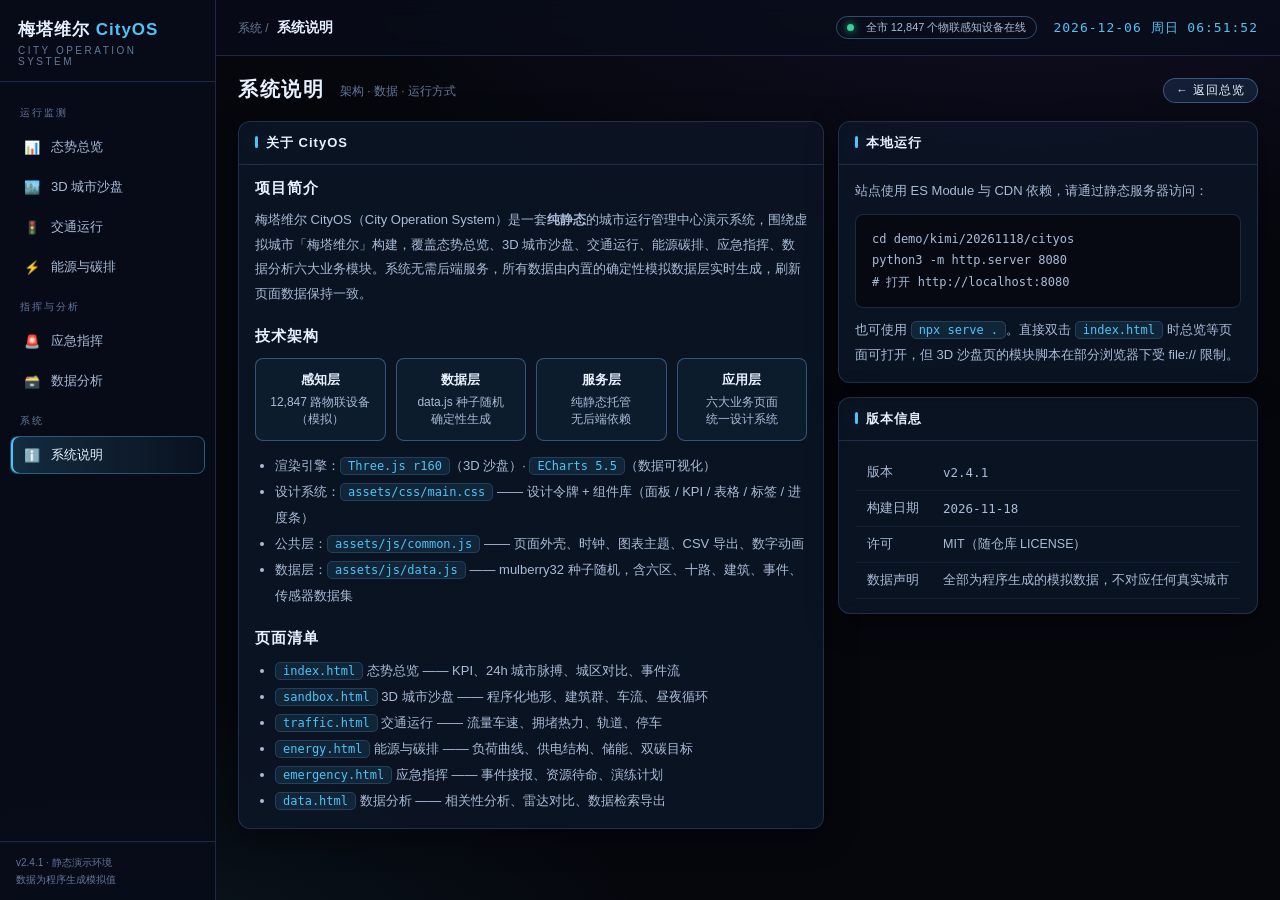
==== demo/kimi/20261118/cityos/about.html @ 0d302e39 "feat(cityos): add data analysis & about pages; rewrite README for full system" ====
<!DOCTYPE html>
<html lang="zh-CN">
<head>
<meta charset="UTF-8" />
<meta name="viewport" content="width=device-width, initial-scale=1.0" />
<title>系统说明 · 梅塔维尔 CityOS</title>
<link rel="stylesheet" href="assets/css/main.css" />
<style>
  .doc h3 { font-size: 15px; margin: 20px 0 10px; letter-spacing: 1px; }
  .doc h3:first-child { margin-top: 0; }
  .doc p { color: var(--text-mid); font-size: 13px; line-height: 1.9; }
  .doc ul { color: var(--text-mid); font-size: 13px; line-height: 2; padding-left: 20px; }
  .doc code {
    font-family: var(--mono); font-size: 12px;
    background: rgba(79, 195, 247, 0.1); border: 1px solid var(--border);
    border-radius: 5px; padding: 1px 7px; color: var(--accent);
  }
  .doc pre {
    font-family: var(--mono); font-size: 12px; line-height: 1.8;
    background: rgba(5, 8, 15, 0.8); border: 1px solid var(--border);
    border-radius: var(--radius-s); padding: 14px 16px; overflow-x: auto;
    color: var(--text-mid); margin: 10px 0;
  }
  .arch { display: grid; grid-template-columns: repeat(4, 1fr); gap: 10px; margin: 12px 0; }
  .arch .layer {
    border: 1px solid var(--border-strong); border-radius: var(--radius-s);
    padding: 12px; text-align: center; font-size: 12px; color: var(--text-mid);
    background: rgba(79, 195, 247, 0.05);
  }
  .arch .layer b { display: block; color: var(--text-hi); margin-bottom: 5px; font-size: 13px; }
  @media (max-width: 900px) { .arch { grid-template-columns: repeat(2, 1fr); } }
</style>
</head>
<body>
<div class="layout">
  <aside class="sidebar" id="sidebar"></aside>
  <div class="main">
    <header class="topbar" id="topbar"></header>
    <main class="page">

      <div class="page-head">
        <h2>系统说明</h2>
        <span class="desc">架构 · 数据 · 运行方式</span>
        <div class="actions"><a class="btn sm" href="index.html">← 返回总览</a></div>
      </div>

      <div class="grid g-21">
        <div class="panel">
          <div class="p-head"><span class="p-title">关于 CityOS</span></div>
          <div class="p-body doc">
            <h3>项目简介</h3>
            <p>梅塔维尔 CityOS（City Operation System）是一套<b>纯静态</b>的城市运行管理中心演示系统，围绕虚拟城市「梅塔维尔」构建，覆盖态势总览、3D 城市沙盘、交通运行、能源碳排、应急指挥、数据分析六大业务模块。系统无需后端服务，所有数据由内置的确定性模拟数据层实时生成，刷新页面数据保持一致。</p>

            <h3>技术架构</h3>
            <div class="arch">
              <div class="layer"><b>感知层</b>12,847 路物联设备<br/>（模拟）</div>
              <div class="layer"><b>数据层</b>data.js 种子随机<br/>确定性生成</div>
              <div class="layer"><b>服务层</b>纯静态托管<br/>无后端依赖</div>
              <div class="layer"><b>应用层</b>六大业务页面<br/>统一设计系统</div>
            </div>
            <ul>
              <li>渲染引擎：<code>Three.js r160</code>（3D 沙盘）· <code>ECharts 5.5</code>（数据可视化）</li>
              <li>设计系统：<code>assets/css/main.css</code> —— 设计令牌 + 组件库（面板 / KPI / 表格 / 标签 / 进度条）</li>
              <li>公共层：<code>assets/js/common.js</code> —— 页面外壳、时钟、图表主题、CSV 导出、数字动画</li>
              <li>数据层：<code>assets/js/data.js</code> —— mulberry32 种子随机，含六区、十路、建筑、事件、传感器数据集</li>
            </ul>

            <h3>页面清单</h3>
            <ul>
              <li><code>index.html</code> 态势总览 —— KPI、24h 城市脉搏、城区对比、事件流</li>
              <li><code>sandbox.html</code> 3D 城市沙盘 —— 程序化地形、建筑群、车流、昼夜循环</li>
              <li><code>traffic.html</code> 交通运行 —— 流量车速、拥堵热力、轨道、停车</li>
              <li><code>energy.html</code> 能源与碳排 —— 负荷曲线、供电结构、储能、双碳目标</li>
              <li><code>emergency.html</code> 应急指挥 —— 事件接报、资源待命、演练计划</li>
              <li><code>data.html</code> 数据分析 —— 相关性分析、雷达对比、数据检索导出</li>
            </ul>
          </div>
        </div>

        <div>
          <div class="panel">
            <div class="p-head"><span class="p-title">本地运行</span></div>
            <div class="p-body doc">
              <p>站点使用 ES Module 与 CDN 依赖，请通过静态服务器访问：</p>
              <pre>cd demo/kimi/20261118/cityos
python3 -m http.server 8080
# 打开 http://localhost:8080</pre>
              <p>也可使用 <code>npx serve .</code>。直接双击 <code>index.html</code> 时总览等页面可打开，但 3D 沙盘页的模块脚本在部分浏览器下受 file:// 限制。</p>
            </div>
          </div>
          <div class="panel mt">
            <div class="p-head"><span class="p-title">版本信息</span></div>
            <div class="p-body">
              <table class="tbl">
                <tbody>
                  <tr><td class="dim">版本</td><td class="mono">v2.4.1</td></tr>
                  <tr><td class="dim">构建日期</td><td class="mono">2026-11-18</td></tr>
                  <tr><td class="dim">许可</td><td>MIT（随仓库 LICENSE）</td></tr>
                  <tr><td class="dim">数据声明</td><td class="dim">全部为程序生成的模拟数据，不对应任何真实城市</td></tr>
                </tbody>
              </table>
            </div>
          </div>
        </div>
      </div>

    </main>
  </div>
</div>

<script src="assets/js/data.js"></script>
<script src="assets/js/common.js"></script>
<script>CityOS.mount('about');</script>
</body>
</html>
---- demo/kimi/20261118/cityos/assets/css/main.css ----
/* ============================================================
 * CityOS 设计系统 · main.css
 * 梅塔维尔城市运行管理中心 —— 统一视觉语言
 * ============================================================ */

/* ---------- 设计令牌 ---------- */
:root {
  /* 色彩 */
  --bg-deep: #05070d;
  --bg-base: #0a1020;
  --bg-panel: rgba(13, 22, 40, 0.82);
  --bg-panel-solid: #0d1628;
  --bg-hover: rgba(79, 195, 247, 0.08);
  --border: rgba(120, 180, 255, 0.18);
  --border-strong: rgba(120, 180, 255, 0.38);
  --text-hi: #e8f1ff;
  --text-mid: #a9bcd8;
  --text-low: #64789a;
  --accent: #4fc3f7;
  --accent-2: #7c5cff;
  --ok: #34d399;
  --warn: #fbbf24;
  --danger: #f87171;
  --info: #60a5fa;
  /* 尺寸 */
  --sidebar-w: 216px;
  --topbar-h: 56px;
  --radius-s: 8px;
  --radius-m: 12px;
  --radius-l: 16px;
  /* 字体 */
  --font: "PingFang SC", "Microsoft YaHei", "Segoe UI", "Helvetica Neue", sans-serif;
  --mono: "SF Mono", "JetBrains Mono", "Consolas", monospace;
  /* 阴影 */
  --shadow: 0 8px 32px rgba(0, 0, 0, 0.45);
  --glow-accent: 0 0 18px rgba(79, 195, 247, 0.35);
}

* { margin: 0; padding: 0; box-sizing: border-box; }
html, body { height: 100%; }
body {
  background:
    radial-gradient(1200px 600px at 80% -10%, rgba(124, 92, 255, 0.10), transparent 60%),
    radial-gradient(900px 500px at 10% 110%, rgba(79, 195, 247, 0.08), transparent 60%),
    var(--bg-deep);
  color: var(--text-hi);
  font-family: var(--font);
  font-size: 14px;
  overflow-x: hidden;
}
a { color: var(--accent); text-decoration: none; }
::-webkit-scrollbar { width: 8px; height: 8px; }
::-webkit-scrollbar-thumb { background: rgba(120, 180, 255, 0.22); border-radius: 4px; }
::-webkit-scrollbar-track { background: transparent; }

/* ---------- 布局骨架 ---------- */
.layout { display: flex; min-height: 100vh; }

.sidebar {
  width: var(--sidebar-w); flex-shrink: 0;
  background: rgba(8, 13, 26, 0.92);
  border-right: 1px solid var(--border);
  display: flex; flex-direction: column;
  position: sticky; top: 0; height: 100vh;
  z-index: 50;
}
.sidebar .brand {
  padding: 18px 18px 14px;
  border-bottom: 1px solid var(--border);
}
.sidebar .brand .name { font-size: 17px; font-weight: 700; letter-spacing: 1px; }
.sidebar .brand .name em { color: var(--accent); font-style: normal; }
.sidebar .brand .sub { font-size: 10px; color: var(--text-low); letter-spacing: 2.5px; margin-top: 4px; text-transform: uppercase; }
.sidebar nav { flex: 1; padding: 12px 10px; overflow-y: auto; }
.sidebar .nav-group { font-size: 10px; color: var(--text-low); letter-spacing: 2px; padding: 12px 10px 6px; }
.sidebar .nav-item {
  display: flex; align-items: center; gap: 10px;
  padding: 9px 12px; margin: 2px 0;
  border-radius: var(--radius-s);
  color: var(--text-mid); font-size: 13px;
  cursor: pointer; transition: all 0.15s ease;
  border: 1px solid transparent;
}
.sidebar .nav-item:hover { background: var(--bg-hover); color: var(--text-hi); }
.sidebar .nav-item.active {
  background: linear-gradient(90deg, rgba(79, 195, 247, 0.18), rgba(79, 195, 247, 0.04));
  border-color: rgba(79, 195, 247, 0.35);
  color: var(--text-hi);
  box-shadow: inset 2px 0 0 var(--accent);
}
.sidebar .nav-item .ico { width: 18px; text-align: center; }
.sidebar .foot { padding: 12px 16px; border-top: 1px solid var(--border); font-size: 10px; color: var(--text-low); line-height: 1.7; }

.main { flex: 1; min-width: 0; display: flex; flex-direction: column; }

.topbar {
  height: var(--topbar-h); flex-shrink: 0;
  display: flex; align-items: center; gap: 16px;
  padding: 0 22px;
  background: rgba(8, 13, 26, 0.75);
  border-bottom: 1px solid var(--border);
  backdrop-filter: blur(10px);
  position: sticky; top: 0; z-index: 40;
}
.topbar .crumb { font-size: 14px; font-weight: 600; }
.topbar .crumb .path { color: var(--text-low); font-weight: 400; margin-right: 8px; font-size: 12px; }
.topbar .spacer { flex: 1; }
.topbar .clock { font-family: var(--mono); font-size: 13px; color: var(--accent); letter-spacing: 1px; }
.topbar .badge-env {
  font-size: 11px; padding: 3px 10px; border-radius: 999px;
  border: 1px solid var(--border-strong); color: var(--text-mid);
  display: flex; align-items: center; gap: 6px;
}
.topbar .badge-env .dot { width: 7px; height: 7px; border-radius: 50%; background: var(--ok); box-shadow: 0 0 8px var(--ok); animation: pulse 2s infinite; }
@keyframes pulse { 50% { opacity: 0.4; } }

.page { padding: 20px 22px 32px; flex: 1; }

/* ---------- 通用组件 ---------- */
.panel {
  background: var(--bg-panel);
  border: 1px solid var(--border);
  border-radius: var(--radius-m);
  backdrop-filter: blur(8px);
  box-shadow: var(--shadow);
  display: flex; flex-direction: column;
  min-width: 0;
}
.panel > .p-head {
  display: flex; align-items: center; gap: 10px;
  padding: 12px 16px;
  border-bottom: 1px solid var(--border);
  flex-shrink: 0;
}
.panel > .p-head .p-title { font-size: 13px; font-weight: 600; letter-spacing: 1px; }
.panel > .p-head .p-title::before {
  content: ""; display: inline-block; width: 3px; height: 12px;
  background: var(--accent); border-radius: 2px;
  margin-right: 8px; vertical-align: -1px;
  box-shadow: var(--glow-accent);
}
.panel > .p-head .p-extra { margin-left: auto; font-size: 11px; color: var(--text-low); }
.panel > .p-body { padding: 14px 16px; flex: 1; min-height: 0; }
.panel > .p-body.flush { padding: 0; }

/* 网格工具 */
.grid { display: grid; gap: 14px; }
.g-2 { grid-template-columns: repeat(2, 1fr); }
.g-3 { grid-template-columns: repeat(3, 1fr); }
.g-4 { grid-template-columns: repeat(4, 1fr); }
.g-6 { grid-template-columns: repeat(6, 1fr); }
.g-23 { grid-template-columns: 2fr 3fr; }
.g-32 { grid-template-columns: 3fr 2fr; }
.g-21 { grid-template-columns: 2fr 1fr; }
.g-12 { grid-template-columns: 1fr 2fr; }
.span-2 { grid-column: span 2; }
.span-3 { grid-column: span 3; }
@media (max-width: 1200px) {
  .g-4 { grid-template-columns: repeat(2, 1fr); }
  .g-6 { grid-template-columns: repeat(3, 1fr); }
  .g-23, .g-32, .g-21, .g-12 { grid-template-columns: 1fr; }
  .span-2, .span-3 { grid-column: span 1; }
}

/* KPI 卡 */
.kpi {
  padding: 14px 16px;
  position: relative; overflow: hidden;
}
.kpi .k-label { font-size: 12px; color: var(--text-mid); display: flex; align-items: center; gap: 6px; }
.kpi .k-value {
  font-family: var(--mono); font-size: 26px; font-weight: 700;
  margin-top: 8px; letter-spacing: 0.5px;
}
.kpi .k-value .unit { font-size: 12px; color: var(--text-low); margin-left: 4px; font-weight: 400; }
.kpi .k-trend { font-size: 11px; margin-top: 6px; display: flex; align-items: center; gap: 5px; }
.kpi .k-trend.up { color: var(--ok); }
.kpi .k-trend.down { color: var(--danger); }
.kpi .k-trend.flat { color: var(--text-low); }
.kpi .k-spark { position: absolute; right: 0; bottom: 0; left: 0; height: 34px; opacity: 0.55; pointer-events: none; }

/* 表格 */
.tbl { width: 100%; border-collapse: collapse; font-size: 12.5px; }
.tbl th {
  text-align: left; padding: 9px 12px; color: var(--text-low);
  font-weight: 500; font-size: 11px; letter-spacing: 1px;
  border-bottom: 1px solid var(--border);
  position: sticky; top: 0; background: var(--bg-panel-solid); z-index: 2;
  white-space: nowrap;
}
.tbl td { padding: 9px 12px; border-bottom: 1px solid rgba(120, 180, 255, 0.07); color: var(--text-mid); white-space: nowrap; }
.tbl tbody tr { transition: background 0.12s; }
.tbl tbody tr:hover { background: var(--bg-hover); }
.tbl .num { font-family: var(--mono); text-align: right; }
.tbl-wrap { overflow: auto; }

/* 标签 */
.tag {
  display: inline-flex; align-items: center; gap: 4px;
  font-size: 11px; padding: 2px 9px; border-radius: 999px;
  border: 1px solid; line-height: 1.6; white-space: nowrap;
}
.tag.ok { color: var(--ok); border-color: rgba(52, 211, 153, 0.4); background: rgba(52, 211, 153, 0.08); }
.tag.warn { color: var(--warn); border-color: rgba(251, 191, 36, 0.4); background: rgba(251, 191, 36, 0.08); }
.tag.danger { color: var(--danger); border-color: rgba(248, 113, 113, 0.4); background: rgba(248, 113, 113, 0.08); }
.tag.info { color: var(--info); border-color: rgba(96, 165, 250, 0.4); background: rgba(96, 165, 250, 0.08); }
.tag.mute { color: var(--text-low); border-color: var(--border); background: transparent; }

/* 进度条 */
.bar { height: 6px; border-radius: 3px; background: rgba(120, 180, 255, 0.12); overflow: hidden; }
.bar > i { display: block; height: 100%; border-radius: 3px; background: linear-gradient(90deg, var(--accent), var(--accent-2)); transition: width 0.6s ease; }
.bar.ok > i { background: linear-gradient(90deg, #34d399, #4fc3f7); }
.bar.warn > i { background: linear-gradient(90deg, #fbbf24, #fb923c); }
.bar.danger > i { background: linear-gradient(90deg, #f87171, #ef4444); }

/* 按钮 */
.btn {
  font-family: var(--font); font-size: 12.5px; letter-spacing: 1px;
  padding: 7px 16px; border-radius: 999px; cursor: pointer;
  border: 1px solid var(--border-strong);
  background: rgba(30, 50, 80, 0.5); color: var(--text-hi);
  transition: all 0.16s ease;
}
.btn:hover { border-color: var(--accent); background: rgba(79, 195, 247, 0.18); }
.btn.active { background: rgba(79, 195, 247, 0.3); border-color: var(--accent); }
.btn.sm { padding: 4px 12px; font-size: 11.5px; }

/* 分段选择器 */
.seg { display: inline-flex; border: 1px solid var(--border-strong); border-radius: 999px; overflow: hidden; }
.seg button {
  font-family: var(--font); border: none; background: transparent; color: var(--text-mid);
  font-size: 11.5px; padding: 5px 14px; cursor: pointer; transition: all 0.14s;
}
.seg button.active { background: rgba(79, 195, 247, 0.28); color: #fff; }

/* 滚动列表 */
.feed { display: flex; flex-direction: column; }
.feed .item {
  display: flex; gap: 10px; padding: 10px 4px;
  border-bottom: 1px solid rgba(120, 180, 255, 0.07);
  font-size: 12.5px; align-items: flex-start;
}
.feed .item:last-child { border-bottom: none; }
.feed .t { font-family: var(--mono); color: var(--text-low); font-size: 11px; flex-shrink: 0; padding-top: 2px; width: 46px; }
.feed .txt { color: var(--text-mid); line-height: 1.55; flex: 1; }
.feed .txt b { color: var(--text-hi); font-weight: 600; }

/* 图表容器 */
.chart { width: 100%; min-height: 240px; }
.chart.tall { min-height: 320px; }
.chart.short { min-height: 170px; }

/* 页面标题区 */
.page-head { display: flex; align-items: flex-end; gap: 16px; margin-bottom: 18px; flex-wrap: wrap; }
.page-head h2 { font-size: 20px; letter-spacing: 1.5px; font-weight: 700; }
.page-head .desc { color: var(--text-low); font-size: 12px; padding-bottom: 3px; }
.page-head .actions { margin-left: auto; display: flex; gap: 10px; align-items: center; }

/* 状态点 */
.dot { display: inline-block; width: 8px; height: 8px; border-radius: 50%; margin-right: 6px; vertical-align: 0; }
.dot.ok { background: var(--ok); box-shadow: 0 0 6px var(--ok); }
.dot.warn { background: var(--warn); box-shadow: 0 0 6px var(--warn); }
.dot.danger { background: var(--danger); box-shadow: 0 0 6px var(--danger); }
.dot.info { background: var(--info); box-shadow: 0 0 6px var(--info); }

/* 空状态 */
.empty { color: var(--text-low); font-size: 12px; text-align: center; padding: 28px 0; }

/* 工具 */
.mono { font-family: var(--mono); }
.dim { color: var(--text-low); }
.mt { margin-top: 14px; }
.mb { margin-bottom: 14px; }
.flex { display: flex; align-items: center; gap: 10px; }
.flex-between { display: flex; align-items: center; justify-content: space-between; gap: 10px; }
.wrap { flex-wrap: wrap; }

/* 打印友好（报表页） */
@media print {
  .sidebar, .topbar, .page-head .actions { display: none !important; }
  body { background: #fff; color: #111; }
  .panel { border: 1px solid #ccc; box-shadow: none; }
}
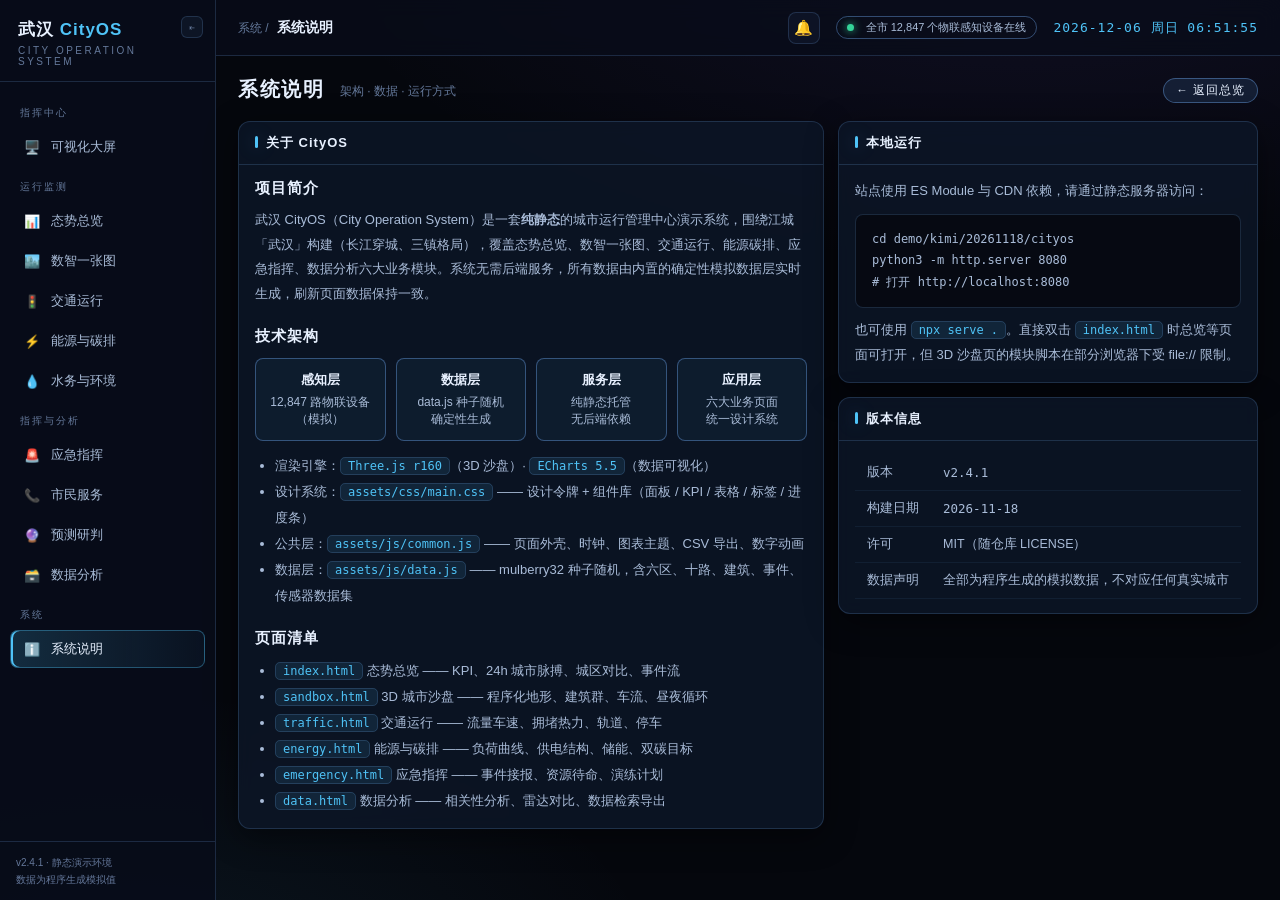
==== commit c40578f6: "feat(cityos): rebrand city to Wuhan - districts (Hankou/Wuchang/Hanyang/Qingshan/EastLake/Yangluo), " ====
--- a/demo/kimi/20261118/cityos/about.html
+++ b/demo/kimi/20261118/cityos/about.html
@@ -3,7 +3,7 @@
 <head>
 <meta charset="UTF-8" />
 <meta name="viewport" content="width=device-width, initial-scale=1.0" />
-<title>系统说明 · 梅塔维尔 CityOS</title>
+<title>系统说明 · 武汉 CityOS</title>
 <link rel="stylesheet" href="assets/css/main.css" />
 <style>
   .doc h3 { font-size: 15px; margin: 20px 0 10px; letter-spacing: 1px; }
@@ -49,7 +49,7 @@
           <div class="p-head"><span class="p-title">关于 CityOS</span></div>
           <div class="p-body doc">
             <h3>项目简介</h3>
-            <p>梅塔维尔 CityOS（City Operation System）是一套<b>纯静态</b>的城市运行管理中心演示系统，围绕虚拟城市「梅塔维尔」构建，覆盖态势总览、3D 城市沙盘、交通运行、能源碳排、应急指挥、数据分析六大业务模块。系统无需后端服务，所有数据由内置的确定性模拟数据层实时生成，刷新页面数据保持一致。</p>
+            <p>武汉 CityOS（City Operation System）是一套<b>纯静态</b>的城市运行管理中心演示系统，围绕江城「武汉」构建（长江穿城、三镇格局），覆盖态势总览、数智一张图、交通运行、能源碳排、应急指挥、数据分析六大业务模块。系统无需后端服务，所有数据由内置的确定性模拟数据层实时生成，刷新页面数据保持一致。</p>
 
             <h3>技术架构</h3>
             <div class="arch">
--- a/demo/kimi/20261118/cityos/assets/css/main.css
+++ b/demo/kimi/20261118/cityos/assets/css/main.css
@@ -91,6 +91,34 @@
 .sidebar .nav-item .ico { width: 18px; text-align: center; }
 .sidebar .foot { padding: 12px 16px; border-top: 1px solid var(--border); font-size: 10px; color: var(--text-low); line-height: 1.7; }
 
+/* 侧栏折叠态 */
+.sidebar { transition: width 0.25s ease; }
+.sidebar .brand { position: relative; }
+.sb-toggle {
+  position: absolute; top: 16px; right: 12px;
+  width: 22px; height: 22px; border-radius: 6px; cursor: pointer;
+  border: 1px solid var(--border); background: rgba(120, 180, 255, 0.06);
+  color: var(--text-low); font-size: 11px; line-height: 1;
+  transition: all 0.15s;
+}
+.sb-toggle:hover { color: var(--accent); border-color: var(--border-strong); }
+body.sb-collapsed .sidebar { width: 60px; }
+body.sb-collapsed .sidebar .brand { padding: 16px 0 12px; text-align: center; }
+body.sb-collapsed .sidebar .brand .name { font-size: 0; letter-spacing: 0; }
+body.sb-collapsed .sidebar .brand .name::before { content: "🏙️"; font-size: 20px; }
+body.sb-collapsed .sidebar .brand .sub,
+body.sb-collapsed .sidebar .nav-group,
+body.sb-collapsed .sidebar .nav-item .lbl,
+body.sb-collapsed .sidebar .foot { display: none; }
+body.sb-collapsed .sb-toggle { top: auto; bottom: -26px; right: 50%; transform: translateX(50%); }
+body.sb-collapsed .sidebar .nav-item { justify-content: center; padding: 10px 0; }
+body.sb-collapsed .sidebar .nav-item .ico { width: auto; font-size: 15px; }
+body.sb-collapsed .sidebar nav { padding: 26px 8px 12px; }
+
+/* 页面进入过渡 */
+.page { animation: pageIn 0.35s ease both; }
+@keyframes pageIn { from { opacity: 0; transform: translateY(8px); } to { opacity: 1; transform: none; } }
+
 .main { flex: 1; min-width: 0; display: flex; flex-direction: column; }
 
 .topbar {
@@ -263,6 +291,9 @@
 .dot.danger { background: var(--danger); box-shadow: 0 0 6px var(--danger); }
 .dot.info { background: var(--info); box-shadow: 0 0 6px var(--info); }
 
+/* 行进入动画（实时事件插入） */
+@keyframes rowIn { from { background: rgba(79, 195, 247, 0.25); } to { background: transparent; } }
+
 /* 空状态 */
 .empty { color: var(--text-low); font-size: 12px; text-align: center; padding: 28px 0; }
 
@@ -275,9 +306,69 @@
 .flex-between { display: flex; align-items: center; justify-content: space-between; gap: 10px; }
 .wrap { flex-wrap: wrap; }
 
+/* ---------- 全局告警中心 ---------- */
+.alert-bell {
+  position: relative; cursor: pointer; font-size: 15px;
+  width: 32px; height: 32px; border-radius: 8px;
+  display: flex; align-items: center; justify-content: center;
+  border: 1px solid var(--border); background: rgba(120, 180, 255, 0.05);
+  transition: border-color 0.2s, background 0.2s; user-select: none;
+}
+.alert-bell:hover { border-color: var(--border-strong); background: rgba(120, 180, 255, 0.12); }
+.alert-bell.alarm { animation: bellShake 0.5s ease; border-color: var(--danger); }
+@keyframes bellShake {
+  0%, 100% { transform: rotate(0); }
+  20% { transform: rotate(14deg); } 40% { transform: rotate(-12deg); }
+  60% { transform: rotate(8deg); } 80% { transform: rotate(-6deg); }
+}
+.alert-badge {
+  position: absolute; top: -6px; right: -6px; min-width: 17px; height: 17px;
+  border-radius: 999px; background: var(--danger); color: #fff;
+  font-size: 10px; font-weight: 700; line-height: 17px; text-align: center;
+  padding: 0 4px; font-family: var(--mono); display: none;
+  box-shadow: 0 0 8px rgba(248, 113, 113, 0.7);
+}
+.alert-badge.show { display: block; animation: badgePop 0.3s ease; }
+@keyframes badgePop { 0% { transform: scale(0.3); } 70% { transform: scale(1.25); } 100% { transform: scale(1); } }
+
+.alert-panel {
+  position: fixed; top: calc(var(--topbar-h) + 6px); right: 18px; width: 380px;
+  max-height: 480px; display: none; flex-direction: column; z-index: 200;
+  background: rgba(10, 17, 32, 0.96); border: 1px solid var(--border-strong);
+  border-radius: 10px; box-shadow: 0 18px 50px rgba(0, 0, 0, 0.55);
+  backdrop-filter: blur(14px); overflow: hidden;
+}
+.alert-panel.open { display: flex; animation: panelIn 0.22s ease; }
+@keyframes panelIn { from { opacity: 0; transform: translateY(-8px); } to { opacity: 1; transform: none; } }
+.alert-panel .ap-head {
+  padding: 12px 14px; border-bottom: 1px solid var(--border);
+  display: flex; align-items: center; justify-content: space-between;
+  font-size: 13px; font-weight: 600; letter-spacing: 1px;
+}
+.alert-panel .ap-head .clear-btn {
+  font-size: 11px; color: var(--accent); cursor: pointer; font-weight: 400;
+  padding: 2px 8px; border-radius: 4px; border: 1px solid transparent;
+}
+.alert-panel .ap-head .clear-btn:hover { border-color: var(--border-strong); }
+.alert-panel .ap-list { overflow-y: auto; flex: 1; }
+.alert-row {
+  display: flex; gap: 8px; align-items: center; padding: 9px 14px;
+  font-size: 12px; border-bottom: 1px dashed rgba(120, 180, 255, 0.1);
+  cursor: pointer; transition: background 0.15s;
+}
+.alert-row:hover { background: rgba(120, 180, 255, 0.06); }
+.alert-row .t { font-family: var(--mono); color: var(--text-low); font-size: 11px; flex-shrink: 0; }
+.alert-row .m { color: var(--text-mid); flex: 1; overflow: hidden; text-overflow: ellipsis; white-space: nowrap; }
+.alert-row.unread .m { color: var(--text-hi); font-weight: 600; }
+.alert-row.unread::before {
+  content: ""; width: 6px; height: 6px; border-radius: 50%; flex-shrink: 0;
+  background: var(--danger); box-shadow: 0 0 6px var(--danger);
+}
+.alert-panel .ap-empty { padding: 26px; text-align: center; color: var(--text-low); font-size: 12px; }
+
 /* 打印友好（报表页） */
 @media print {
-  .sidebar, .topbar, .page-head .actions { display: none !important; }
+  .sidebar, .topbar, .page-head .actions, .alert-panel { display: none !important; }
   body { background: #fff; color: #111; }
   .panel { border: 1px solid #ccc; box-shadow: none; }
 }
